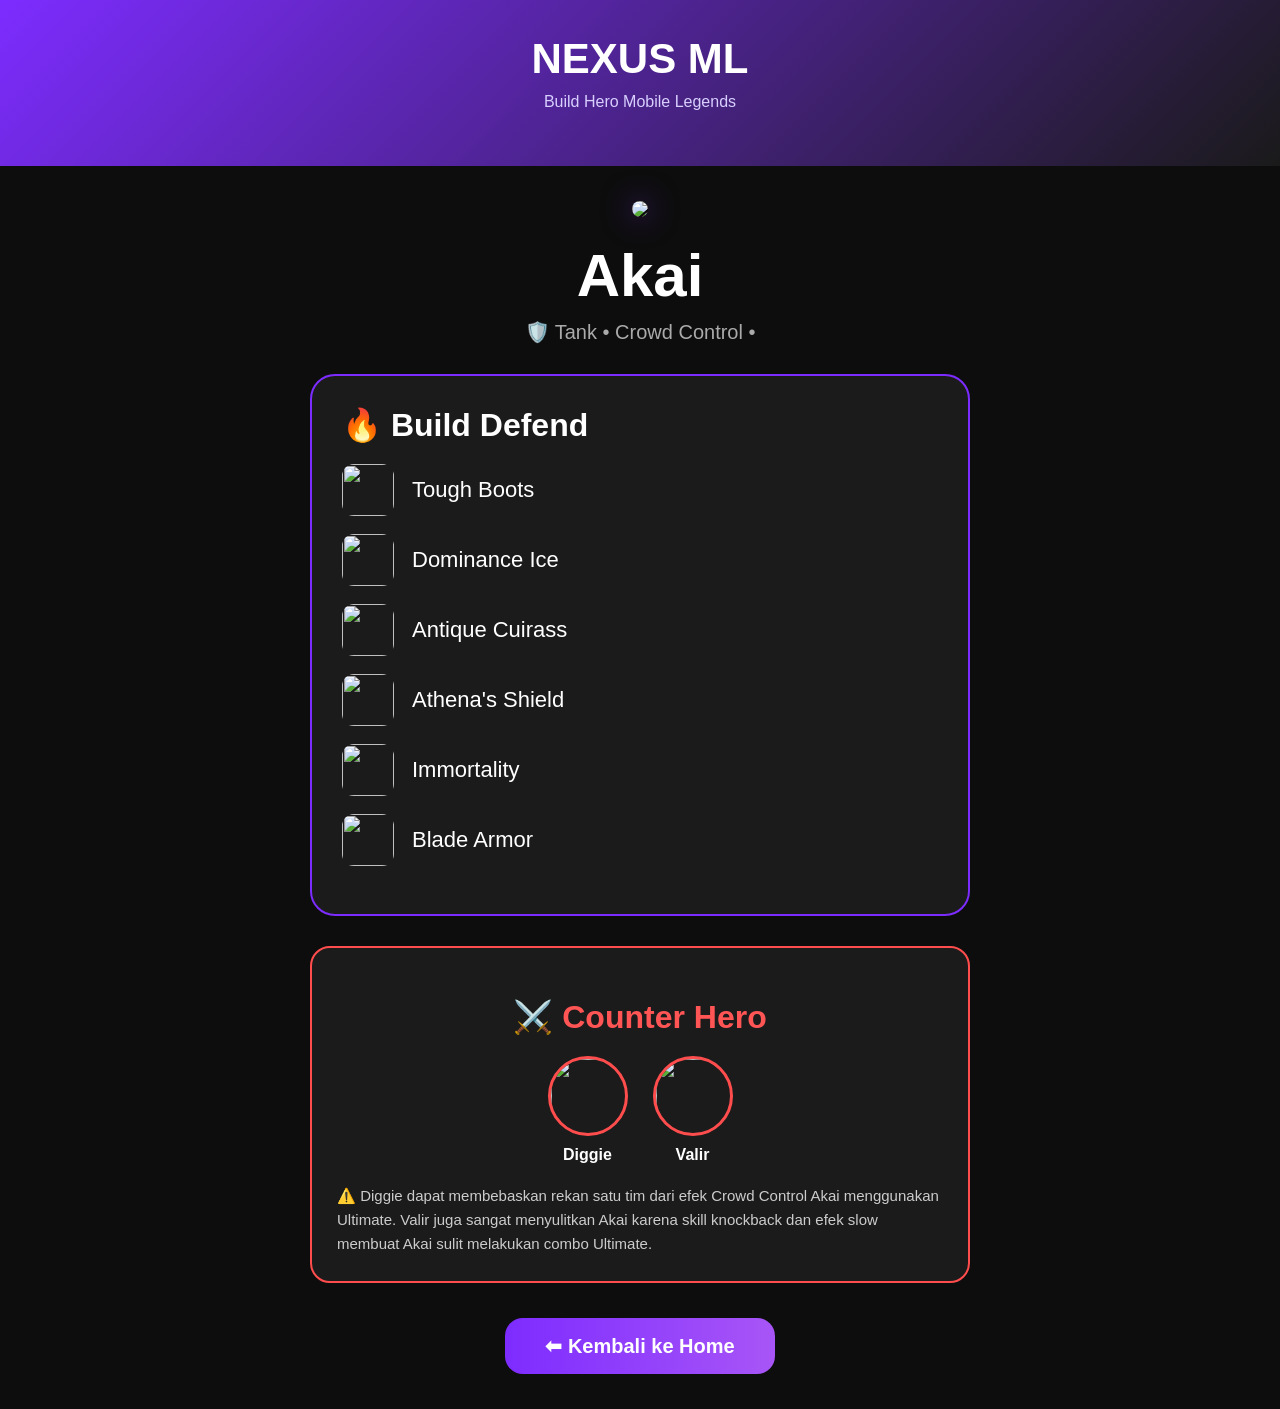
==== Akai.html @ 95222405 "Add files via upload" ====
<!DOCTYPE html>
<html lang="id">
<head>
<meta charset="UTF-8">
<meta name="viewport" content="width=device-width, initial-scale=1.0">
<title>Akai Build - NEXUS ML</title>

<link rel="stylesheet" href="style.css">
</head>

<body>

<header>
    <h1>NEXUS ML</h1>
    <p>Build Hero Mobile Legends</p>
</header>

<div class="hero-page">

    <img src="images/Akai.jpg" class="hero-img">

    <h1>Akai</h1>

    <p class="role">🛡️ Tank • Crowd Control • </p>

    <div class="build-box">

        <h2>🔥 Build Defend</h2>

        <ul>

            <li>
                <img src="images/1786683558001.jpg" class="item-icon">
                Tough Boots
            </li>

            <li>
                <img src="images/Domi.jpg" class="item-icon">
                Dominance Ice
            </li>

            <li>
                <img src="images/antiquiras.jpg" class="item-icon">
                Antique Cuirass
            </li>

            <li>
                <img src="images/athena.jpg" class="item-icon">
                Athena's Shield
            </li>

            <li>
                <img src="images/1786440804712.jpg" class="item-icon">
                Immortality
            </li>

            <li>
                <img src="images/Blade armor.jpg" class="item-icon">
                Blade Armor
            </li>

        </ul>

    </div>

    <div class="counter-box">

        <h2>⚔️ Counter Hero</h2>

        <div class="counter-list">

            <div class="counter-item">
                <img src="images/Diggie.jpg" class="item-icon">
                <p>Diggie</p>
            </div>

            <div class="counter-item">
                <img src="images/Valir.jpg" class="item-icon">
                <p>Valir</p>
            </div>

        </div>

        <p class="counter-text">
            ⚠️ Diggie dapat membebaskan rekan satu tim dari efek Crowd Control Akai menggunakan Ultimate. Valir juga sangat menyulitkan Akai karena skill knockback dan efek slow membuat Akai sulit melakukan combo Ultimate.
        </p>

    </div>

    <a href="index.html" class="back-btn">
        ⬅ Kembali ke Home
    </a>

</div>

</body>
</html>
---- style.css ----
/* =========================
   NEXUS ML - STYLE.CSS
========================= */

*{
    margin:0;
    padding:0;
    box-sizing:border-box;
    font-family:'Poppins',sans-serif;
}

body{
    background:#0d0d0d;
    color:#fff;
}

/* ================= HEADER ================= */

header{
    text-align:center;
    padding:35px 20px;
    background:linear-gradient(135deg,#7d2cff,#1a1a1a);
}

header h1{
    font-size:42px;
    font-weight:700;
}

header p{
    margin:10px 0 20px;
    color:#d8cfff;
}

input{
    width:90%;
    max-width:450px;
    padding:15px;
    border:none;
    border-radius:15px;
    outline:none;
    font-size:16px;
}

/* ================= MENU ================= */

.menu{
    display:flex;
    gap:12px;
    overflow-x:auto;
    padding:18px;
}

.menu button{
    border:none;
    padding:12px 22px;
    border-radius:30px;
    background:#7d2cff;
    color:#fff;
    font-weight:bold;
    cursor:pointer;
    transition:.3s;
    white-space:nowrap;
}

.menu button:hover{
    background:#a855f7;
    transform:scale(1.05);
}

/* ================= TITLE ================= */

.section-title,
h2{
    margin:25px 20px 15px;
    font-size:32px;
}

/* ================= HERO CARD ================= */

.hero-grid{
    display:grid;
    grid-template-columns:repeat(2,1fr);
    gap:20px;
    padding:20px;
}

.card{
    background:#1b1b1b;
    border-radius:22px;
    overflow:hidden;
    transition:.3s;
}

.card:hover{
    transform:translateY(-8px);
    box-shadow:0 0 25px rgba(125,44,255,.5);
}

.card img{
    width:100%;
    height:200px;
    object-fit:cover;
    display:block;
}

.card h3{
    padding:15px 15px 5px;
    font-size:22px;
}

.card p{
    color:#aaa;
    padding:0 15px;
}

.card button{
    margin:18px 15px;
    width:calc(100% - 30px);
    padding:12px;
    border:none;
    border-radius:15px;
    background:linear-gradient(90deg,#7d2cff,#a855f7);
    color:#fff;
    font-weight:bold;
    cursor:pointer;
    transition:.3s;
}

.card button:hover{
    transform:scale(1.04);
}

/* ================= TIER LIST ================= */

.tier-grid{
    display:grid;
    grid-template-columns:repeat(2,1fr);
    gap:18px;
    padding:20px;
}

.tier-card{
    background:#181818;
    border:2px solid #7d2cff;
    border-radius:22px;
    padding:18px;
    transition:.3s;
}

.tier-card:hover{
    transform:translateY(-5px);
    box-shadow:0 0 20px rgba(125,44,255,.5);
}

.tier-rank{
    font-size:30px;
    font-weight:bold;
    margin-bottom:15px;
}

.splus .tier-rank{
    color:#FFD700;
}

.s .tier-rank{
    color:#c084fc;
}

.tier-hero{
    display:flex;
    align-items:center;
    gap:12px;
    margin:12px 0;
}

.tier-hero img{
    width:55px;
    height:55px;
    object-fit:cover;
    border-radius:50%;
    border:2px solid #7d2cff;
}

.tier-hero span{
    font-size:18px;
}

/* ================= EVENT ================= */

.event-grid{
    display:grid;
    grid-template-columns:repeat(2,1fr);
    gap:18px;
    padding:20px;
}

.event-card{
    background:#181818;
    border-radius:22px;
    border:2px solid #7d2cff;
    padding:20px;
    text-align:center;
    transition:.3s;
}

.event-card:hover{
    transform:translateY(-5px);
    box-shadow:0 0 20px rgba(125,44,255,.5);
}

.event-icon{
    font-size:48px;
    margin-bottom:12px;
}

.event-card h3{
    margin-bottom:10px;
}

.event-card p{
    color:#aaa;
    margin-bottom:15px;
}

.event-card button{
    width:100%;
    padding:12px;
    border:none;
    border-radius:12px;
    background:linear-gradient(90deg,#7d2cff,#a855f7);
    color:white;
    font-weight:bold;
    cursor:pointer;
}

.event-banner{
    width:100%;
    height:140px;
    object-fit:cover;
    border-radius:15px;
    margin-bottom:15px;
}

.event-timer{
    font-size:20px;
    font-weight:bold;
    color:#a855f7;
    margin-bottom:15px;
}
/* ================= HERO PAGE ================= */

.hero-page{
    max-width:700px;
    margin:auto;
    padding:35px 20px;
    text-align:center;
}

.hero-img{
    width:320px;
    max-width:100%;
    border-radius:28px;
    box-shadow:0 0 30px rgba(125,44,255,.6);
}

.hero-page h1{
    font-size:60px;
    margin-top:20px;
}

.role{
    color:#aaa;
    font-size:20px;
    margin:10px 0 30px;
}

.build-box{
    background:#1b1b1b;
    border:2px solid #7d2cff;
    border-radius:25px;
    padding:30px;
    text-align:left;
}

.build-box h2{
    margin:0 0 20px;
}

.build-box ul{
    list-style:none;
}

.build-box li{
    display:flex;
    align-items:center;
    gap:18px;
    margin:18px 0;
    font-size:22px;
}

.item-icon{
    width:52px;
    height:52px;
    object-fit:cover;
    border-radius:12px;
    flex-shrink:0;
}

.back-btn{
    display:inline-block;
    margin-top:35px;
    padding:16px 40px;
    background:linear-gradient(90deg,#7d2cff,#a855f7);
    color:white;
    text-decoration:none;
    border-radius:18px;
    font-size:20px;
    font-weight:bold;
    transition:.3s;
}

.back-btn:hover{
    transform:scale(1.05);
}

/* ================= FOOTER ================= */

footer{
    text-align:center;
    padding:30px;
    color:#888;
}
#filterRole{
    width:90%;
    max-width:450px;
    padding:15px;
    margin-top:10px;
    border:none;
    border-radius:12px;
    font-size:16px;
}
/* ===== Counter Hero ===== */

.counter-box{
    margin-top:30px;
    padding:25px;
    background:#1b1b1b;
    border:2px solid #ff4d4d;
    border-radius:20px;
    text-align:center;
}

.counter-box h2{
    color:#ff5555;
    margin-bottom:20px;
}

.counter-list{
    display:flex;
    justify-content:center;
    gap:25px;
    margin-bottom:20px;
    flex-wrap:wrap;
}

.counter-item{
    display:flex;
    flex-direction:column;
    align-items:center;
}

.counter-item img{
    width:80px;
    height:80px;
    border-radius:50%;
    object-fit:cover;
    border:3px solid #ff4d4d;
}

.counter-item p{
    margin-top:10px;
    color:white;
    font-weight:bold;
}

.counter-text{
    color:#ccc;
    font-size:15px;
    line-height:1.6;
    text-align:left;
    word-wrap:break-word;
    overflow-wrap:break-word;
}

.counter-text p{
    margin-bottom:12px;
}

.counter-text p:last-child{
    margin-bottom:0;
}
/* ================= CAROUSEL ================= */

.carousel{
    position:relative;
    max-width:700px;
    margin:20px auto;
    overflow:hidden;
    border-radius:22px;
    box-shadow:0 0 25px rgba(125,44,255,.4);
}

.carousel-track{
    display:flex;
    transition:transform .6s ease;
}

.carousel-slide{
    min-width:100%;
    position:relative;
}

.carousel-slide img{
    width:100%;
    height:220px;
    object-fit:cover;
    display:block;
}

.carousel-caption{
    position:absolute;
    bottom:0;
    left:0;
    right:0;
    padding:25px 18px 15px;
    background:linear-gradient(transparent, rgba(0,0,0,.85));
    color:#fff;
    font-size:22px;
    font-weight:bold;
}

.carousel-dots{
    display:flex;
    justify-content:center;
    gap:8px;
    padding:14px;
    background:#1b1b1b;
}

.dot{
    width:9px;
    height:9px;
    border-radius:50%;
    background:#555;
    cursor:pointer;
    transition:.3s;
}

.dot.active{
    background:#7d2cff;
    width:22px;
    border-radius:5px;
}
/* ================= CHAT AI WIDGET ================= */

.chat-toggle{
    position:fixed;
    bottom:25px;
    right:25px;
    width:60px;
    height:60px;
    background:linear-gradient(135deg,#7d2cff,#a855f7);
    border-radius:50%;
    display:flex;
    align-items:center;
    justify-content:center;
    font-size:28px;
    cursor:pointer;
    box-shadow:0 0 20px rgba(125,44,255,.6);
    z-index:999;
}

.chat-box{
    position:fixed;
    bottom:100px;
    right:25px;
    width:320px;
    max-width:90vw;
    height:420px;
    background:#1b1b1b;
    border:2px solid #7d2cff;
    border-radius:20px;
    display:none;
    flex-direction:column;
    overflow:hidden;
    z-index:999;
    box-shadow:0 0 30px rgba(125,44,255,.5);
}

.chat-box.open{
    display:flex;
}

.chat-header{
    background:linear-gradient(90deg,#7d2cff,#a855f7);
    padding:14px 16px;
    font-weight:bold;
    display:flex;
    justify-content:space-between;
    align-items:center;
}

.chat-close{
    cursor:pointer;
}

.chat-messages{
    flex:1;
    overflow-y:auto;
    padding:14px;
    display:flex;
    flex-direction:column;
    gap:10px;
}

.chat-msg{
    padding:10px 14px;
    border-radius:14px;
    font-size:14px;
    line-height:1.5;
    max-width:85%;
    word-wrap:break-word;
}

.chat-msg-ai{
    background:#2a2a2a;
    align-self:flex-start;
    border-bottom-left-radius:4px;
}

.chat-msg-user{
    background:#7d2cff;
    align-self:flex-end;
    border-bottom-right-radius:4px;
}

.chat-input-area{
    display:flex;
    padding:12px;
    gap:8px;
    border-top:1px solid #333;
}

.chat-input-area input{
    flex:1;
    padding:10px;
    border-radius:12px;
    font-size:14px;
    width:auto;
}

.chat-input-area button{
    background:linear-gradient(90deg,#7d2cff,#a855f7);
    color:white;
    border:none;
    border-radius:12px;
    padding:0 16px;
    font-size:18px;
    cursor:pointer;
.thinking-dots{
    display:inline-flex;
    margin-left:2px;
}

.thinking-dots span{
    animation: dotBlink 1.4s infinite;
    opacity:0;
}

.thinking-dots span:nth-child(1){
    animation-delay:0s;
}

.thinking-dots span:nth-child(2){
    animation-delay:0.2s;
}

.thinking-dots span:nth-child(3){
    animation-delay:0.4s;
}

@keyframes dotBlink{
    0%{ opacity:0; }
    25%{ opacity:1; }
    50%{ opacity:0; }
    100%{ opacity:0; }
}
/* ================= THINKING DOTS ================= */

.thinking-dots{
    display:inline-flex;
    margin-left:2px;
}

.thinking-dots span{
    animation: dotBlink 1.4s infinite;
    opacity:0;
}

.thinking-dots span:nth-child(1){
    animation-delay:0s;
}

.thinking-dots span:nth-child(2){
    animation-delay:0.2s;
}

.thinking-dots span:nth-child(3){
    animation-delay:0.4s;
}

@keyframes dotBlink{
    0%{ opacity:0; }
    25%{ opacity:1; }
    50%{ opacity:0; }
    100%{ opacity:0; }
}

/* ================= QUICK QUESTIONS ================= */

.quick-questions{
    display:flex;
    flex-wrap:wrap;
    gap:8px;
    padding:12px;
    border-top:1px solid #333;
    background:#161616;
}

.quick-questions button{
    background:rgba(125,44,255,0.15);
    border:1px solid rgba(125,44,255,0.5);
    color:#d8cfff;
    padding:8px 12px;
    border-radius:16px;
    font-size:12px;
    font-weight:500;
    white-space:nowrap;
    cursor:pointer;
    transition:.2s;
}

.quick-questions button:hover,
.quick-questions button:active{
    background:linear-gradient(90deg,#7d2cff,#a855f7);
    border-color:transparent;
    color:#fff;
}
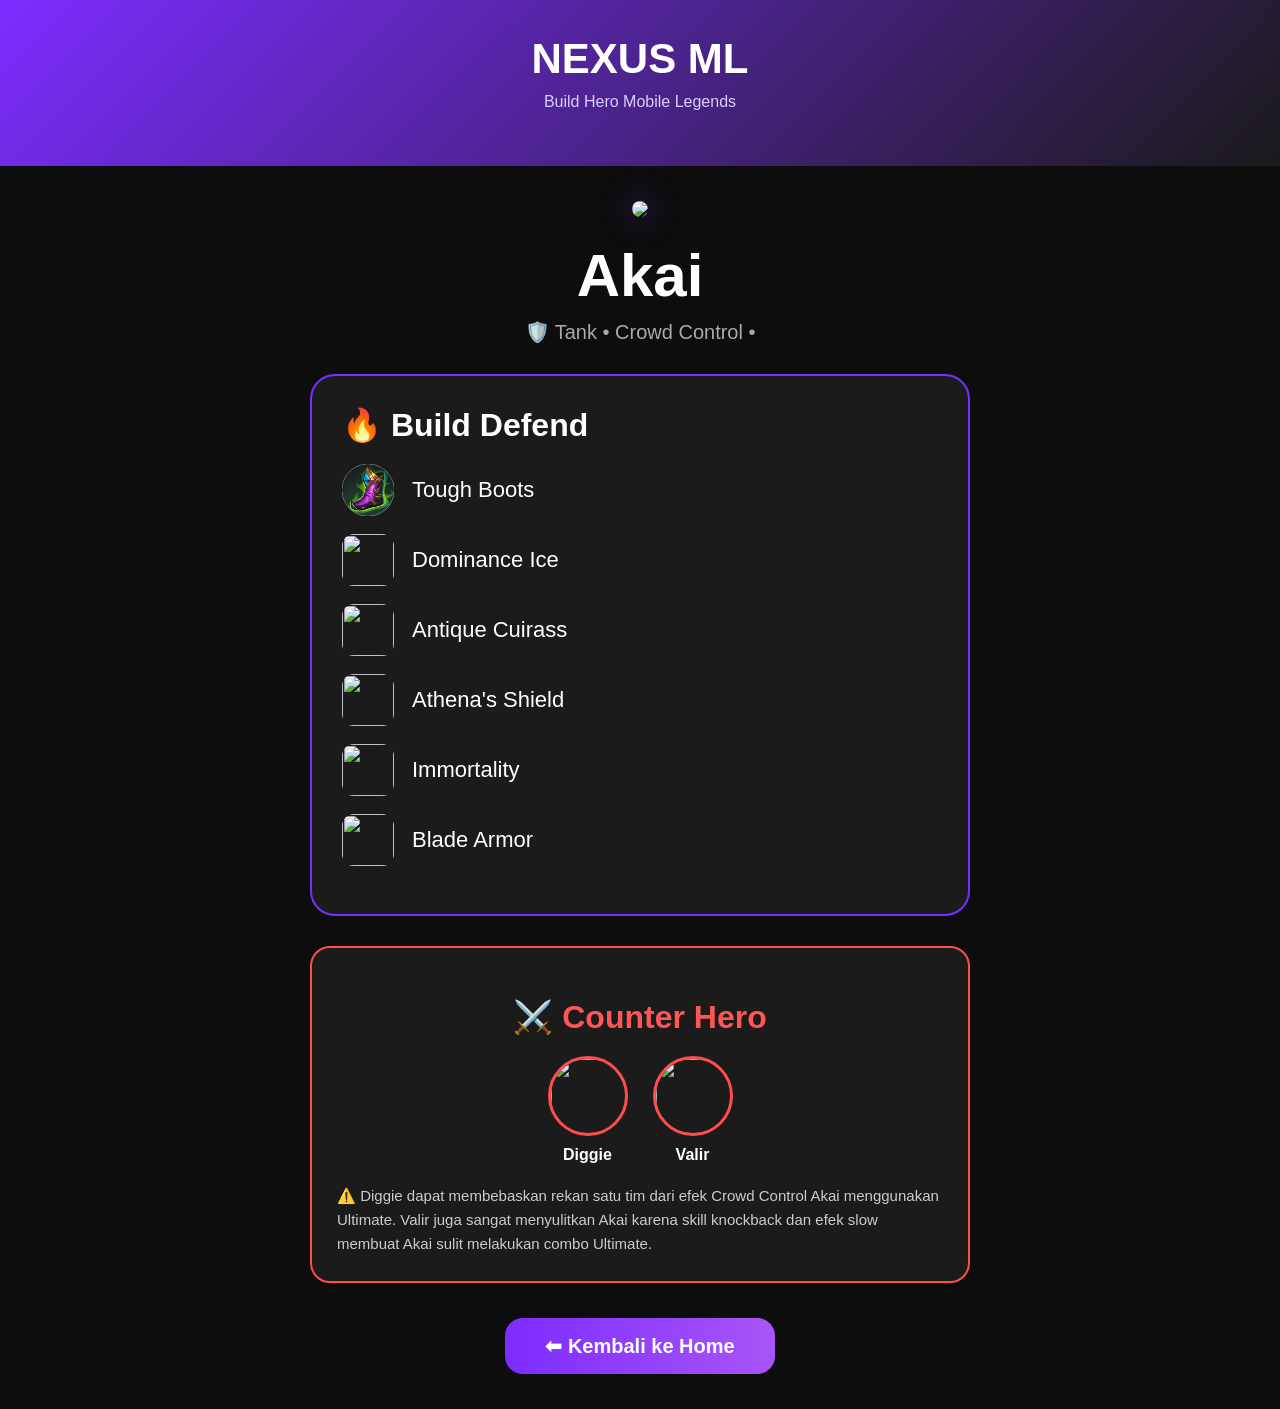
==== commit 1d276641: "Update Akai.html" ====
--- a/Akai.html
+++ b/Akai.html
@@ -30,7 +30,7 @@
         <ul>
 
             <li>
-                <img src="images/1786683558001.jpg" class="item-icon">
+                <img src="1786683558001.jpg" class="item-icon">
                 Tough Boots
             </li>
 
@@ -94,4 +94,4 @@
 </div>
 
 </body>
-</html>+</html>
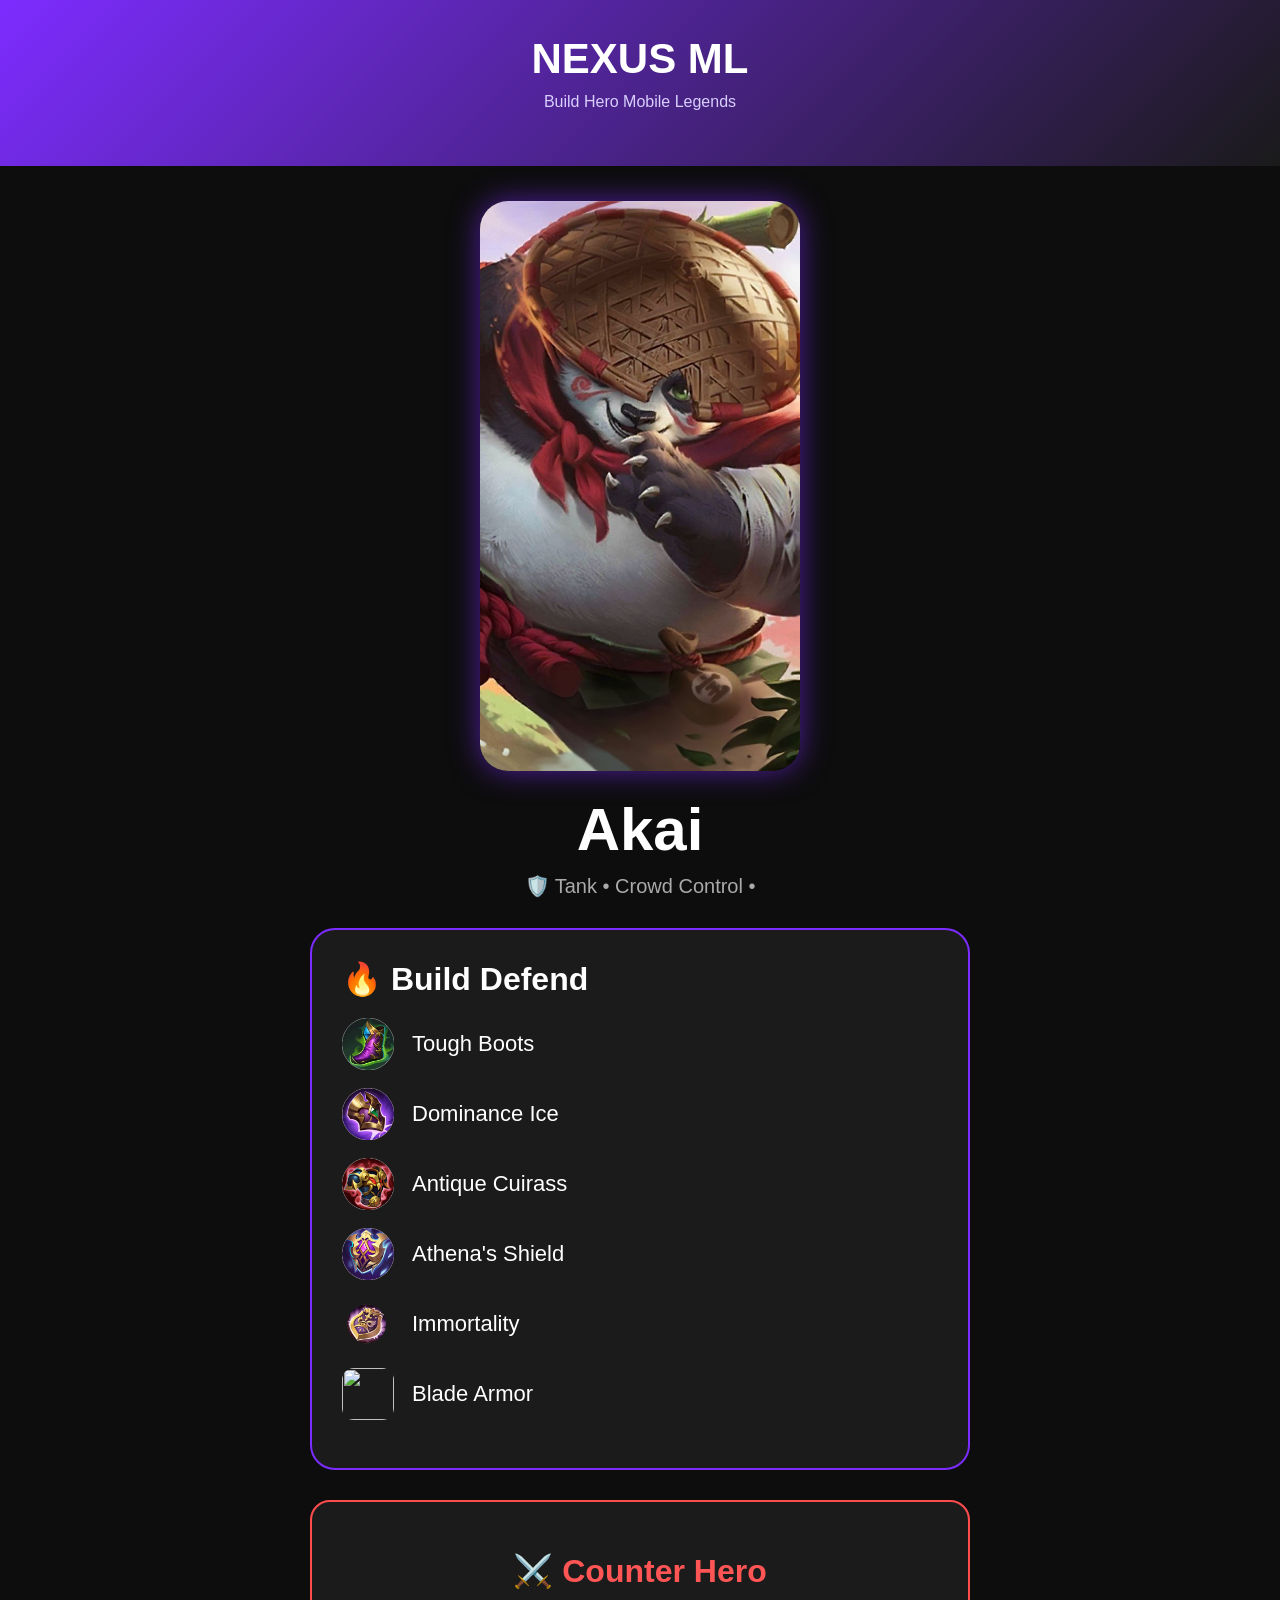
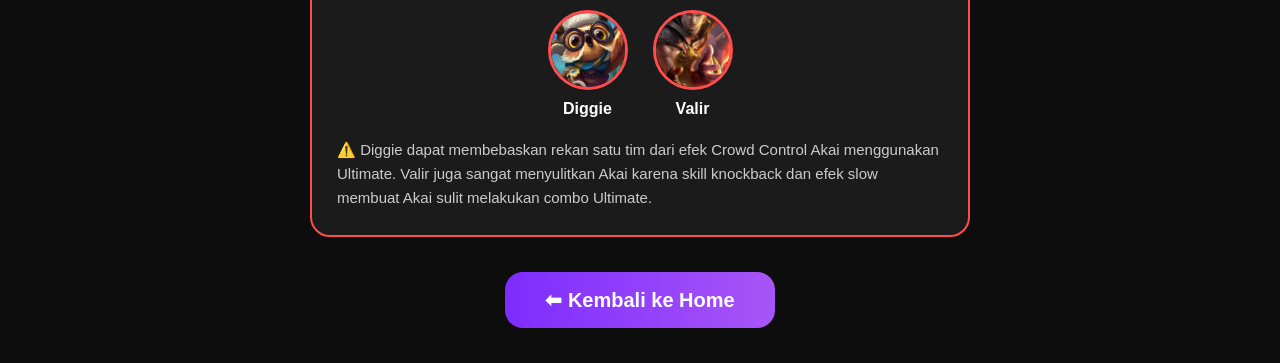
==== commit 91d50ae8: "Update Akai.html" ====
--- a/Akai.html
+++ b/Akai.html
@@ -17,7 +17,7 @@
 
 <div class="hero-page">
 
-    <img src="images/Akai.jpg" class="hero-img">
+    <img src="Akai.jpg" class="hero-img">
 
     <h1>Akai</h1>
 
@@ -35,27 +35,27 @@
             </li>
 
             <li>
-                <img src="images/Domi.jpg" class="item-icon">
+                <img src="Domi.jpg" class="item-icon">
                 Dominance Ice
             </li>
 
             <li>
-                <img src="images/antiquiras.jpg" class="item-icon">
+                <img src="Antiquiras.jpg" class="item-icon">
                 Antique Cuirass
             </li>
 
             <li>
-                <img src="images/athena.jpg" class="item-icon">
+                <img src="Athena.jpg" class="item-icon">
                 Athena's Shield
             </li>
 
             <li>
-                <img src="images/1786440804712.jpg" class="item-icon">
+                <img src="1786440804712.jpg" class="item-icon">
                 Immortality
             </li>
 
             <li>
-                <img src="images/Blade armor.jpg" class="item-icon">
+                <img src="Bladearmor.jpg" class="item-icon">
                 Blade Armor
             </li>
 
@@ -70,12 +70,12 @@
         <div class="counter-list">
 
             <div class="counter-item">
-                <img src="images/Diggie.jpg" class="item-icon">
+                <img src="Diggie.jpg" class="item-icon">
                 <p>Diggie</p>
             </div>
 
             <div class="counter-item">
-                <img src="images/Valir.jpg" class="item-icon">
+                <img src="Valir.jpg" class="item-icon">
                 <p>Valir</p>
             </div>
 
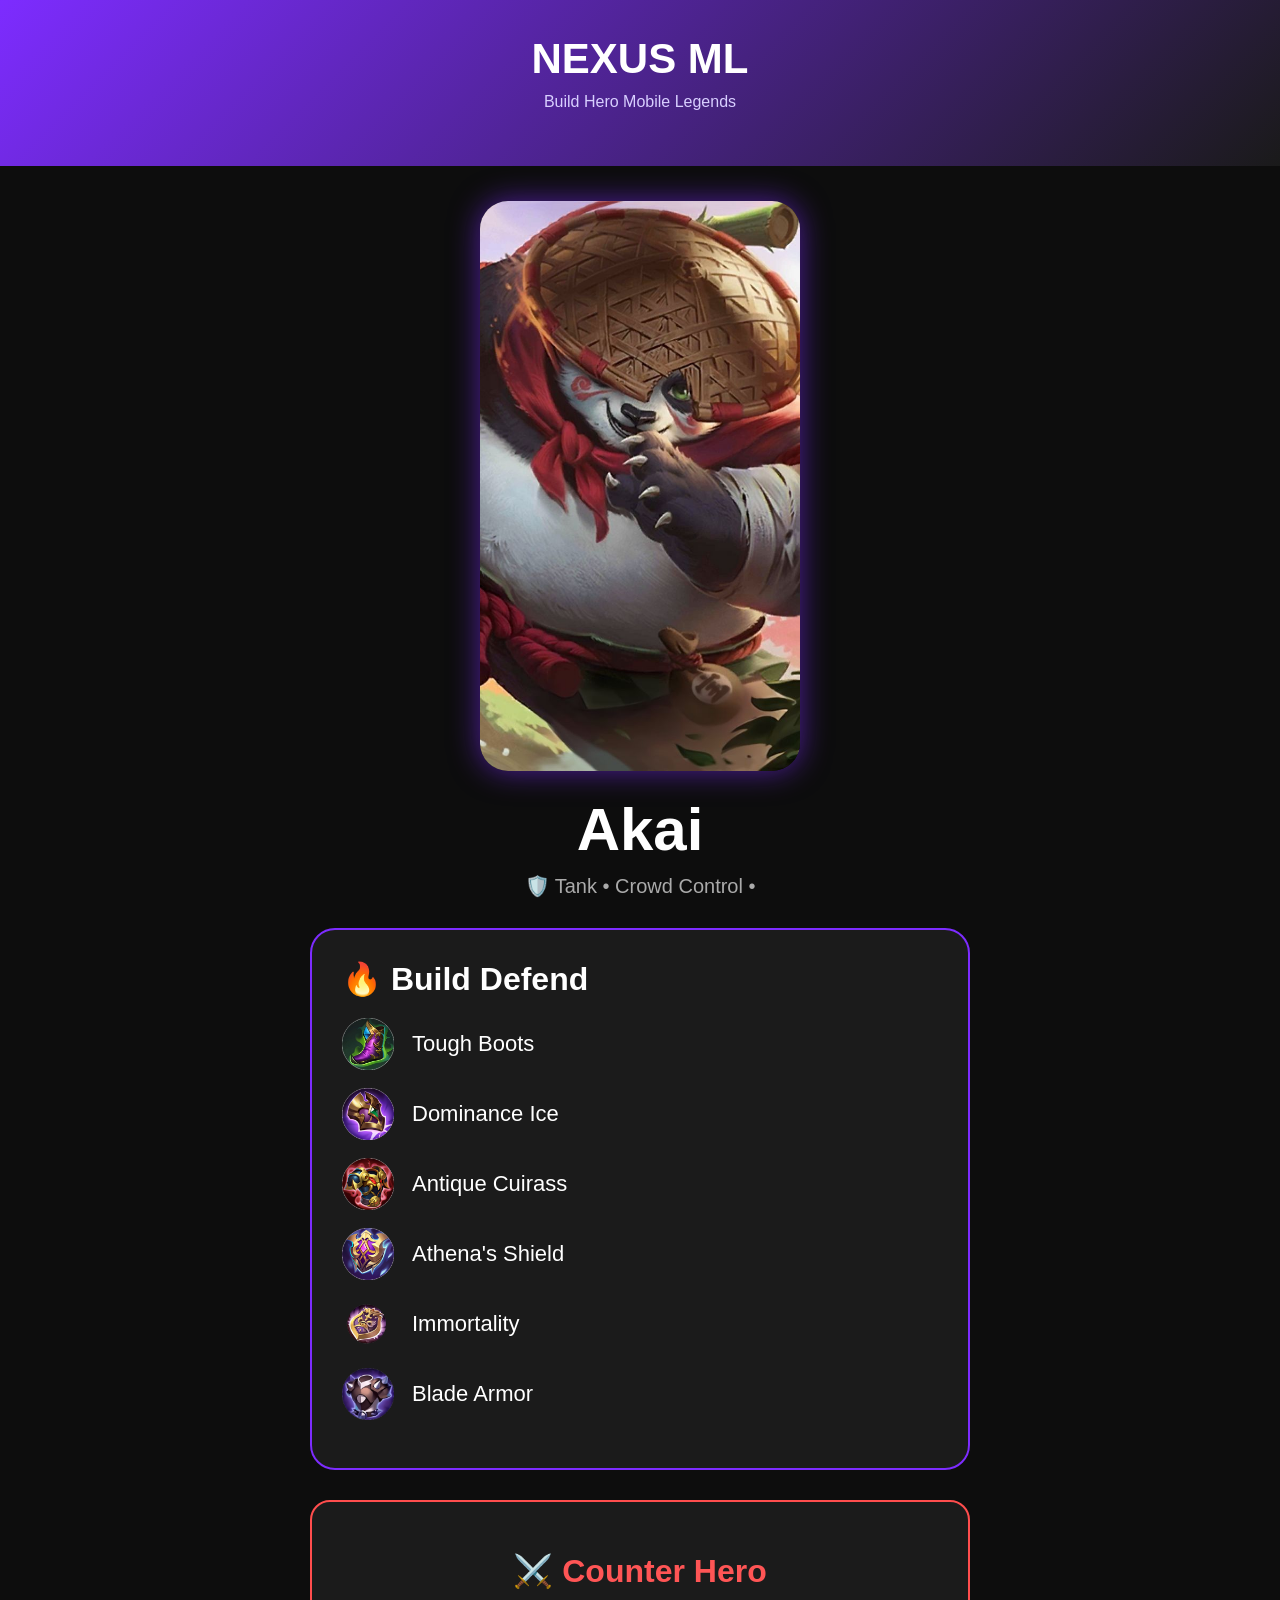
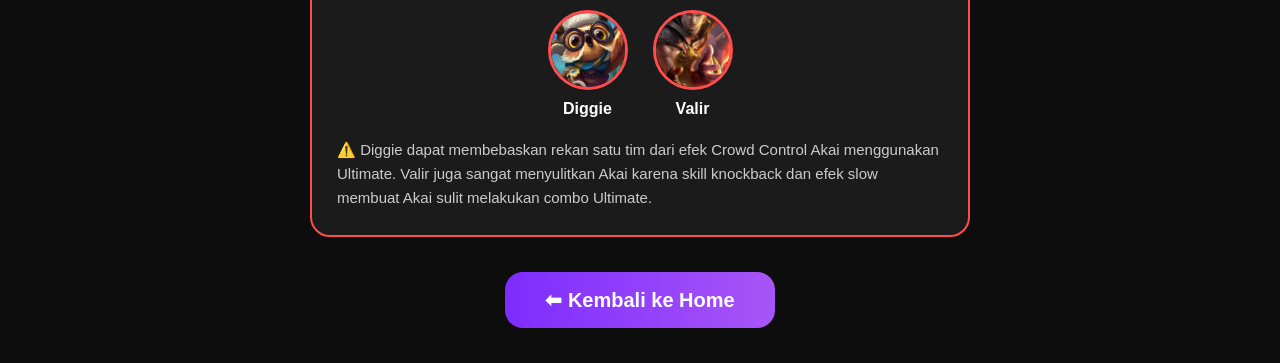
==== commit 66a92098: "Update Akai.html" ====
--- a/Akai.html
+++ b/Akai.html
@@ -55,7 +55,7 @@
             </li>
 
             <li>
-                <img src="Bladearmor.jpg" class="item-icon">
+                <img src="Blade armor.jpg" class="item-icon">
                 Blade Armor
             </li>
 
